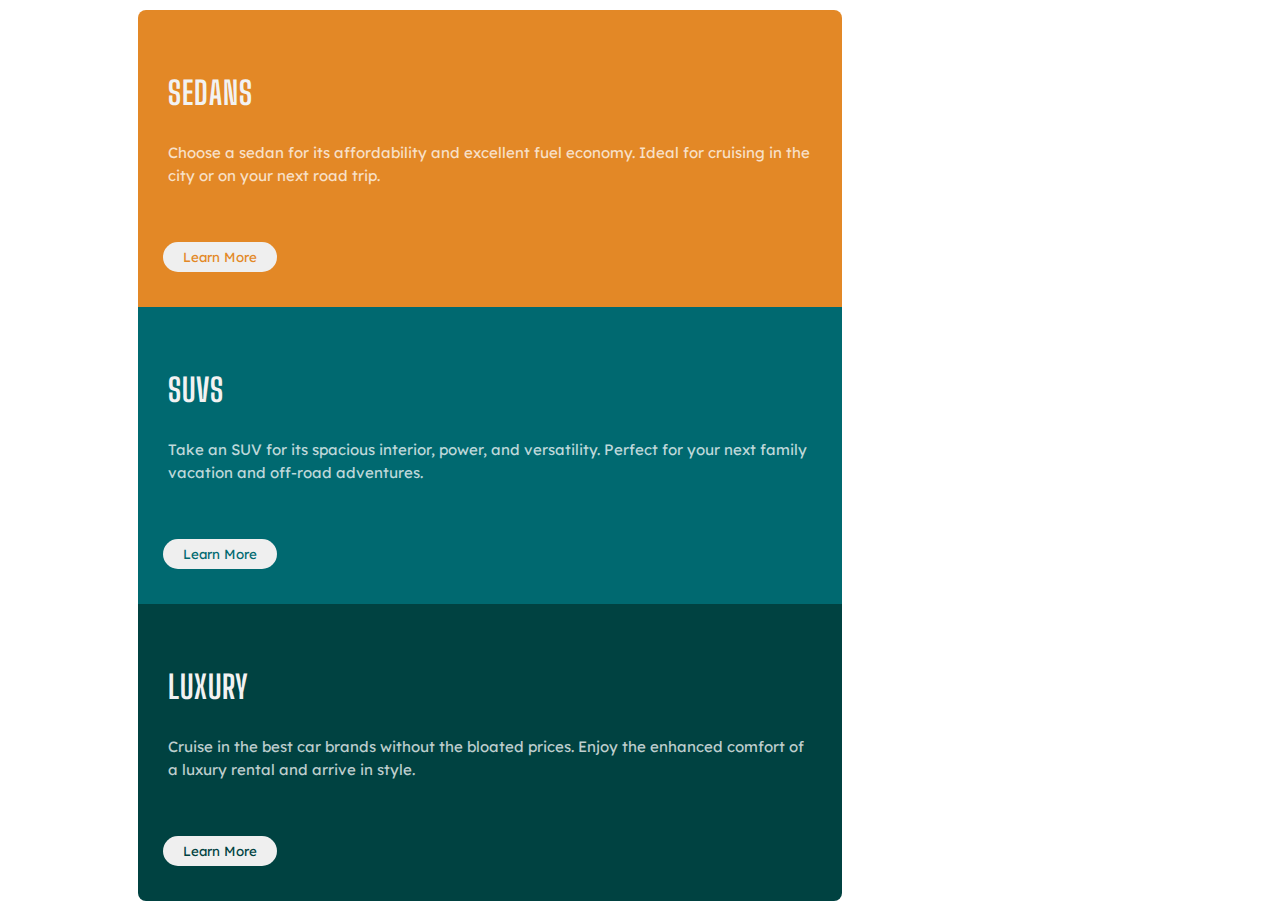
==== Tasks/Day_2/index.html @ d1945c29 "Add files via upload" ====
<!DOCTYPE html>
<html lang="en">
<head>
    <meta charset="UTF-8">
    <meta name="viewport" content="width=device-width, initial-scale=1.0">
    <link rel="stylesheet" href="style.css">
    <link rel="preconnect" href="https://fonts.googleapis.com">
<link rel="preconnect" href="https://fonts.gstatic.com" crossorigin>
<link href="https://fonts.googleapis.com/css2?family=Inter:wght@400;600;700&family=Lexend+Deca&family=Poppins:ital,wght@0,200;0,300;1,100&display=swap" rel="stylesheet">
<link href="https://fonts.googleapis.com/css2?family=Big+Shoulders+Display&family=Inter:wght@400;600;700&family=Lexend+Deca&family=Poppins:ital,wght@0,200;0,300;1,100&display=swap" rel="stylesheet">
    <title>Task_two</title>
</head>
<body>
    <div class="outerbox">
        <div class="box1">
            <img src="image/icon-sedans.svg" alt="">
        <h1>Sedans</h1>
        <p>Choose a sedan for its affordability and excellent fuel economy. Ideal for cruising in the city
            or on your next road trip.</p> 
            <button  class="btn1" type="button">learn more</button>
        </div>

        <div class="box2">
            <img src="image/icon-suvs.svg" alt="">
            <h1>SUVs</h1>
            <p>Take an SUV for its spacious interior, power, and versatility. Perfect for your next family vacation
            and off-road adventures.</p>
            <button  class="btn2" type="button">learn more</button>

        </div>

        <div class="box3">
            <img src="image/icon-luxury.svg" alt="">
        <h1>Luxury</h1>
   <p>Cruise in the best car brands without the bloated prices. Enjoy the enhanced comfort of a luxury
  rental and arrive in style.</p>
  <button  class="btn3" type="button">learn more</button>
        </div>
    </div>    
    

    
</body>
</html>
---- Tasks/Day_2/style.css ----
*{
    padding: 0;
    margin:0;
}


.outerbox{
    display:flex ;
    flex-direction: row;
    height: fit-content;
    width: 53%;
    padding: 10% 25%;
   
    
}

 .box1,.box2,.box3,img,p,h1,button{
    padding:15px; 
   
} 


p{

font-family: 'Lexend Deca', sans-serif;
font-weight: 400;
font-size: 15px;
gap:5px;
color: hsl(0, 0%, 100%, 0.75);
line-height: 1.5em;
margin-bottom: 40px;

}

h1{
    font-family: 'Big Shoulders Display', sans-serif;
    font-weight: 700;
    color: hsl(0, 0%, 95%);
    letter-spacing: 1px;
    text-transform: uppercase;
}

.box1{
    background-color:  hsl(31, 77%, 52%);
    border-radius: 15px 0px 0px 15px;
}
.box2{
    background-color:  hsl(184, 100%, 22%);
}
.box3{
    background-color: hsl(179, 100%, 13%);
    border-radius: 0px 15px 15px 0px;
}
.btn1{
    color: hsl(31, 77%, 52%);
}
.btn2{
    color:  hsl(184, 100%, 22%);
  
}
.btn3{
    color: hsl(179, 100%, 13%);
}

button{
    font-family: 'Lexend Deca', sans-serif;
    font-weight: 400;
    text-transform: capitalize;
    border: none;
    padding: 7px 20px 7px 20px;
    border-radius:30px;
    margin-left: 10px ;
    color: hsl(0, 0%, 95%);
    margin-bottom: 20px;
}




.btn3:hover{
    background-color:  hsl(179, 100%, 13%);;
    cursor: pointer;
    outline: 2px solid white;
    color: white;
 
}

.btn2:hover{
    background-color:   hsl(184, 100%, 22%);
    cursor: pointer;
    outline: 2px solid white;
    color: white;
}

.btn1:hover{
    background-color: hsl(31, 77%, 52%) ;
    cursor: pointer;
    outline: 2px solid white;
    color: white;
}

@media only screen and (max-width: 1440px) {
    .outerbox {
        flex-direction: column; /* Change to column layout */
        width: 55%; /* Take full width */
        padding: 10px; 
        margin-left: 10%;/* Adjust padding as needed */
    }

    .box1{
        border-radius: 8px 8px 0px 0px;
    }

    .box3{
        border-radius: 0px 0px 8px 8px;
    }

}
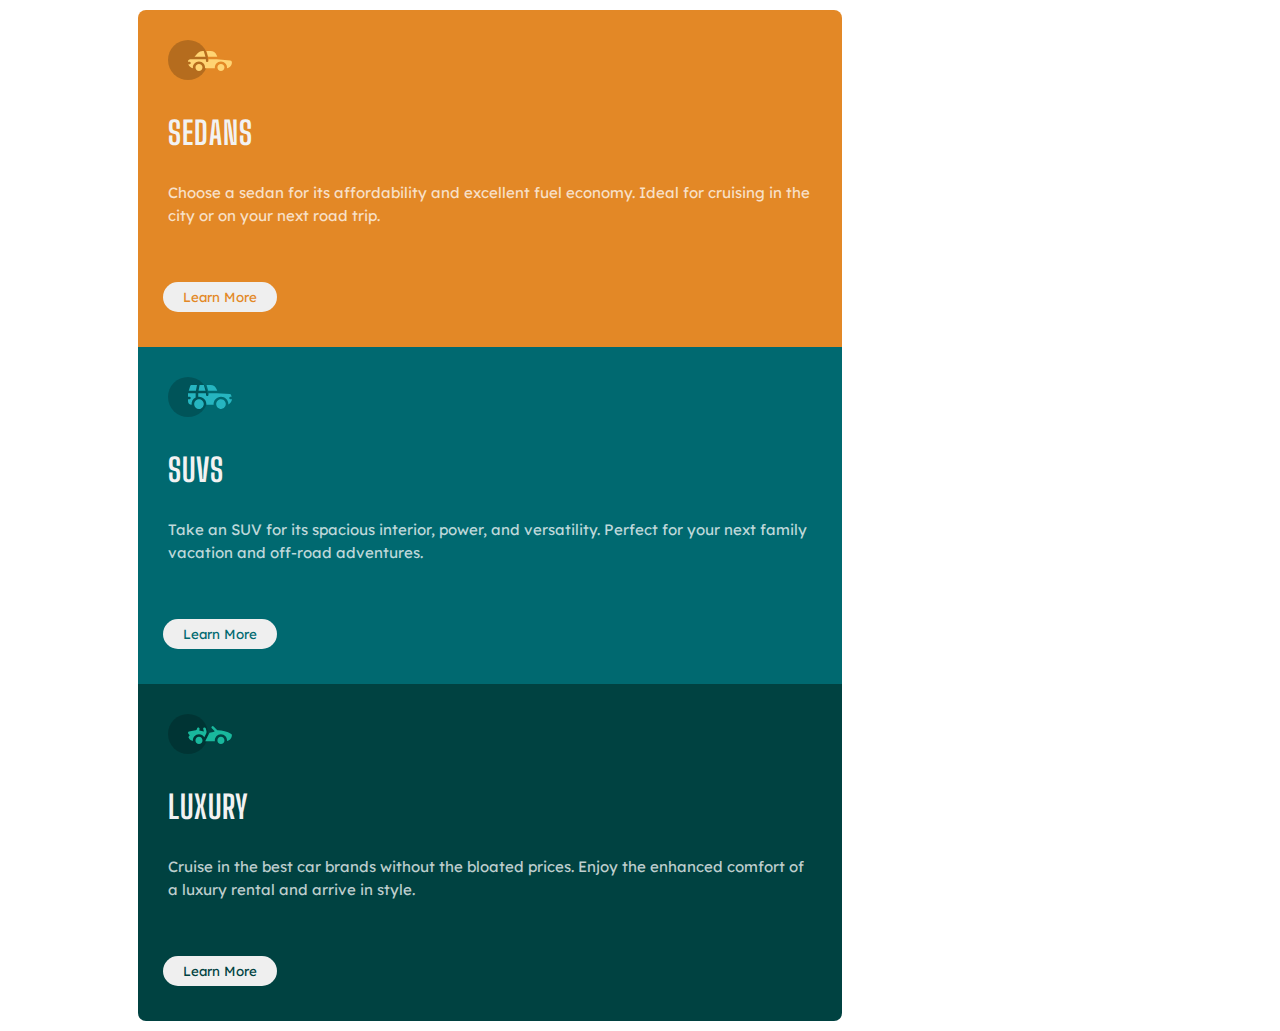
==== commit 8d8075a4: "index.html" ====
--- a/Tasks/Day_2/index.html
+++ b/Tasks/Day_2/index.html
@@ -13,7 +13,7 @@
 <body>
     <div class="outerbox">
         <div class="box1">
-            <img src="image/icon-sedans.svg" alt="">
+            <img src="img/icon-sedans.svg" alt="">
         <h1>Sedans</h1>
         <p>Choose a sedan for its affordability and excellent fuel economy. Ideal for cruising in the city
             or on your next road trip.</p> 
@@ -21,7 +21,7 @@
         </div>
 
         <div class="box2">
-            <img src="image/icon-suvs.svg" alt="">
+            <img src="img/icon-suvs.svg" alt="">
             <h1>SUVs</h1>
             <p>Take an SUV for its spacious interior, power, and versatility. Perfect for your next family vacation
             and off-road adventures.</p>
@@ -30,7 +30,7 @@
         </div>
 
         <div class="box3">
-            <img src="image/icon-luxury.svg" alt="">
+            <img src="img/icon-luxury.svg" alt="">
         <h1>Luxury</h1>
    <p>Cruise in the best car brands without the bloated prices. Enjoy the enhanced comfort of a luxury
   rental and arrive in style.</p>
@@ -41,4 +41,4 @@
 
     
 </body>
-</html>+</html>
